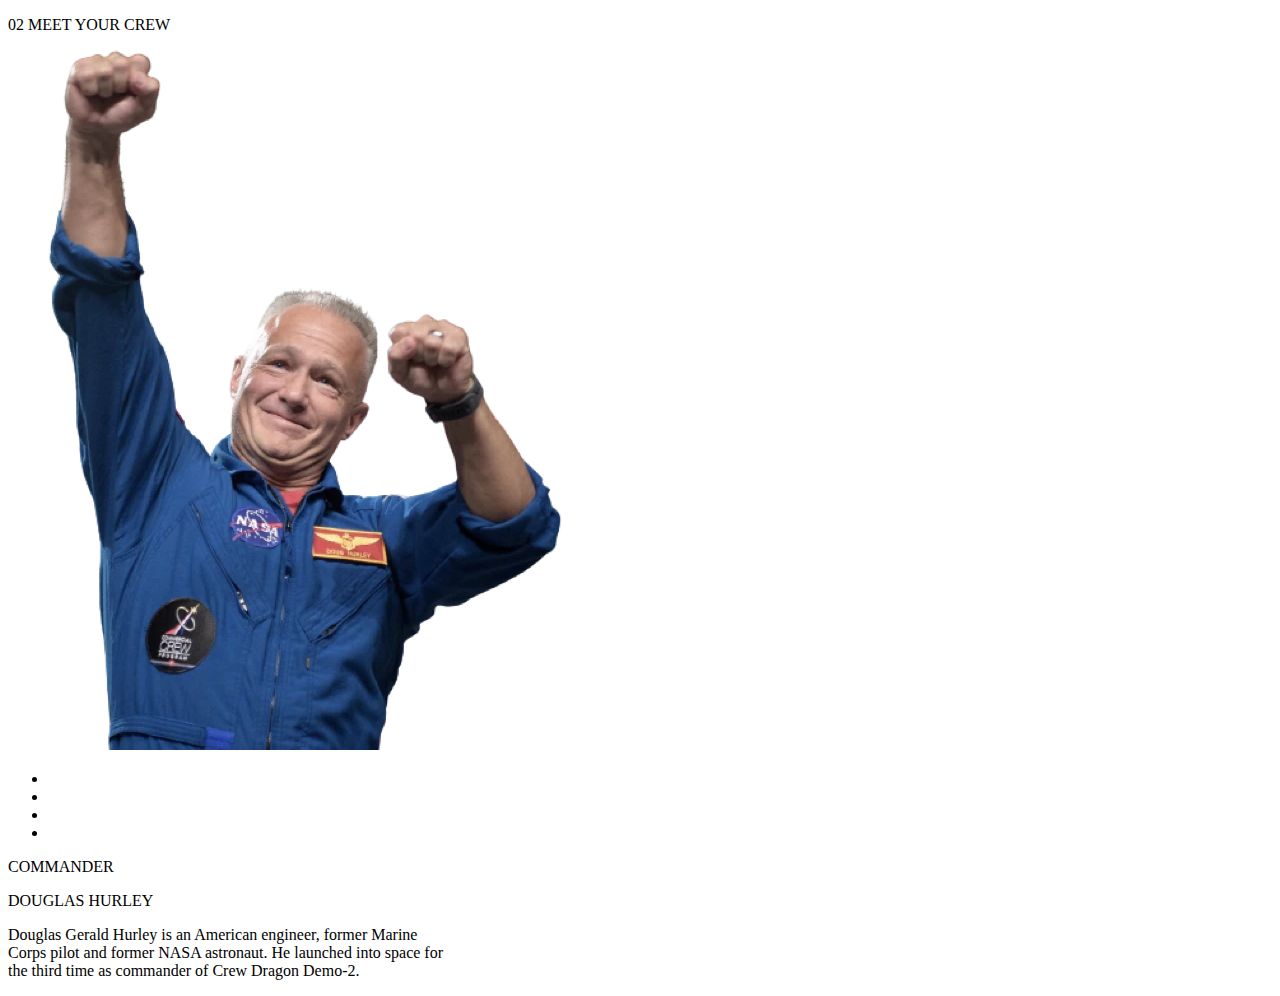
==== main/crew-commander.html @ 1017b348 "Initial commit" ====
<!DOCTYPE html>
<html lang="en">
<head>
  <meta charset="UTF-8">
  <meta name="viewport" content="width=device-width, initial-scale=1.0">

  <link rel="icon" type="image/png" sizes="32x32" href="./assets/favicon-32x32.png">
  <link rel="stylesheetss" href="/assets/style.css">
  <script src="https://code.jquery.com/jquery-3.7.0.js" integrity="sha256-JlqSTELeR4TLqP0OG9dxM7yDPqX1ox/HfgiSLBj8+kM=" crossorigin="anonymous"></script>
  <title>Frontend Mentor | Space tourism website</title>
</head>
<body class="bg_crew">
  <div id="nav_placeholder"></div>  

  <section class="crew">
    <p class="heading5 page_heading"><span class="bold page">02 </span>MEET YOUR CREW</p>

    <figure class="crew_cont">
      <img class="crew_photo" src="/assets/crew/image-douglas-hurley.webp" alt="Douglas">
    </figure>
  
    <ul class="crew_nav">
      <li><a class="subheading3 crew_link active_crew" href="/main/crew-commander.html"></a></li>
      <li><a class="subheading3 crew_link" href="/main/crew-specialist.html"></a></li>
      <li><a class="subheading3 crew_link" href="/main/crew-pilot.html"></a></li>
      <li><a class="subheading3 crew_link" href="/main/crew-engineer.html"></a></li>
    </ul>

    <div class="crew_info">
      <p class="heading4 crew_title">COMMANDER</p>
      <p class="heading3">DOUGLAS HURLEY</p>

      <p class="body_text">
        Douglas Gerald Hurley is an American engineer, former Marine <br class="crew_br">
        Corps pilot and former NASA astronaut. He launched into space for <br class="crew_br"> 
        the third time as commander of Crew Dragon Demo-2.
      </p>
    </div>
  </section>
    
  <script src="/assets/script.js"></script>
</body>
</html>
---- assets/style.css ----
:root{
    --text_color1: rgb(255, 255, 255);
    --text_color2: rgb(208, 214, 249);
    --text_color3: rgb(11, 13, 23);
}

html{
    box-sizing: border-box;
    font-size: 100%;
}

*, *::before, *::after{
    box-sizing: inherit;
}

html, body{
    margin: 0;
    padding: 0;
    width: 100%;
}

body{
    height: 100vh;
    padding: 1.5rem;
}

/* backrgounds */
body{
    padding: 1.5em;
}

.bg_home{
    background: #0B0D17 url("/assets/home/background-home-mobile.jpg") center center no-repeat fixed;
    background-size: cover;
}
.bg_dest{
    background: #0B0D17 url("/assets/destination/background-destination-mobile.jpg") center center no-repeat fixed;
    background-size: cover;
}
.bg_crew{
    background: #0B0D17  url("/assets/crew/background-crew-mobile.jpg") center center no-repeat fixed;
    background-size: cover;
}
.bg_tech{
    background: #0B0D17 url("/assets/technology/background-technology-mobile.jpg") center center no-repeat fixed;
    background-size: cover;
}
/* ---------------------------- */

/* typography */
.bold{
    font-weight: bold;
}

p{
    margin: 0;
}

.nav_text{
    font-family: 'Barlow Condensed', sans-serif;
    font-size: 1rem;
    letter-spacing: 2.7px;
    color: var(--text_color1);
}

.body_text{
    color: var(--text_color2);
    font-family: 'Barlow', sans-serif;
    font-size: 0.9375rem;
    line-height: 1.5625rem;
    text-align: center;
}

.heading1{
    font-size: 5rem;
    line-height: 6.25rem;
    font-family: 'Bellefair', serif;
    color: var(--text_color1);
}

.heading2{
    font-family: 'Bellefair', serif;
    color: var(--text_color1);
    font-size: 3.5rem;
}

.heading3{
    font-family: 'Bellefair', serif;
    color: var(--text_color1);
    font-size: 1.5rem;
}

.heading4{
    font-family: 'Bellefair', serif;
    color: var(--text_color1);
    font-size: 1rem;
} 

.heading5{
    color: var(--text_color2);
    font-family: 'Barlow Condensed', sans-serif;
    font-size: 1rem;
    letter-spacing: 2.7px;
}

.subheading1{
    color: var(--text_color1);
    font-family: 'Bellefair', serif;
    font-size: 1.75rem;
}

.subheading2, .subheading3{
    color: var(--text_color2);
    font-family: 'Barlow Condensed', sans-serif;
    font-size: 0.875rem;
    letter-spacing: 2.35px;
}

.main_button{
    color: var(--text_color3);
    font-family: 'Bellefair', serif;
    letter-spacing: 1.25px;
    font-size: 1.25rem;
}
/* ----------------- */

/*navigation*/
#nav_bar{
    display: flex;
    flex-direction: column;
    position: fixed;
    width: calc(100% - 3rem);
}

.nav_top{
    display: flex;
    justify-content: space-between;
    align-items: center;
    position: relative;
    z-index: 5;
}

.logo{
    transform: scale(.8333);
}

.nav_icon{
    height: 21px;
}

.nav_icon:hover, .main_button:hover{
    cursor: pointer;
}

.hidden{
    display: none;
}

.nav_list{
    list-style: none;
    width: 67.7%;
    height: 100vh;
    align-self: flex-end;
    margin: 0;
    padding-left: 2rem;
    padding-top: 118px;
    position: fixed;
    right: 0;
    top: 0;
    z-index: 4;
    backdrop-filter: blur(81.55px);
}

.nav_link{
    margin-bottom: 2rem;
    position: relative;
}

.nav_link a{
    text-decoration: none;
}

.active_nav::after{
    content: "";
    display: block;
    position: absolute;
    height: 31px;
    width: 4px;
    background-color: rgb(255, 255, 255);
    right: 0;
    top: -10px;
}

/*Home*/
.hero{
    display: flex;
    flex-direction: column;
    align-items: center;
    gap: 1rem;
    margin: 6em 0 5em;
}

.main_button{
    height: 150px;
    width: 150px;
    border-radius: 50%;
    display: block;
    border: none;
    margin: 0 auto;    
}

.main_button::after{
    content: "";
    position: absolute;
    z-index: -1;
    display: none;
    height: 240px;
    width: 240px;
    border-radius: 50%;
    background-color: rgba(255, 255, 255, .1036);
    top: 424px;
    left: 68px;

}

.main_button:hover::after{
    cursor: pointer;
    display: block;
}
/* ----------------------- */

/* page base */
.destination, .crew, .technology{    
    width: 100%;
    min-height: 100vh - 1.5rem;
    padding-top: 4em;
    margin: 0;
    display: flex;
    flex-direction: column;
    align-items: center;
}

.page_heading{
    color: var(--text_color1);
    margin-bottom: 2em;
}

.page{
    opacity: 25%;
    word-spacing: 10.5px;
}

/* destination */
.planet_cont{
    margin: 0 auto;
}

.planet_photo{
    display: block;
    width: 170px;
    margin: 0 auto;
}

.planet_nav{
    list-style: none;
    display: flex;
    padding: 0;
    justify-content: center;
    margin: 1.625em auto 1.25em;
    height: 1.75em;
    gap: 1.625rem;
}

.planet_nav a{
    text-decoration: none;
}

.planet_nav a::after{
    content: "";
    display: block;
    width: 100%;
    height: 3px;
    margin-top: 0.75em;
    background-color: var(--text_color1);
    opacity: 0;
}

.planet_nav a:hover::after{
    opacity:50%;
}

.active_planet{
    color: var(--text_color1);
}

.active_planet::after{
    opacity: 1 !important;
}

.description, .travel{
    text-align: center;
}

.description::after{
    content: "";
    display: block;
    margin: 2em auto;
    width: 100%;
    background-color: rgba(56, 59, 75);
    height: 1px;
}

.travel{
    display: flex;
    flex-direction: column;
    justify-content: center;
    gap: 2rem;
    margin-bottom: 2em;
}

.travel .subheading2{
    margin-bottom: 0.75rem;
}
/*---------------------*/

/* crew */
.crew_cont{
    width: 100%;
    margin: 0;
}

.crew_cont::after{
    content: "";
    display: block;
    background-color: #383B4B;
    height: 1px;
    width: 100%;

}

.crew_nav{
    list-style: none;
    display: flex;
    justify-content: center;
    align-items: center;
    padding: 0;
    gap: 1rem;
    margin: 2rem auto;
}

.crew_link{
    display: block;
    width: 10px;
    height: 10px;
    border-radius: 50%;
    background-color: rgba(255, 255, 255, .1744);
}

.crew_link:hover{
    background-color: rgba(255, 255, 255, .5);
    cursor: pointer;
}

.active_crew{
    background-color: rgba(255, 255, 255);
}

.crew_photo{
    height: 222px;
    display: block;
    margin: 0 auto;
}

.crew_title{
    color: rgba(255, 255, 255, .4951);
}

.crew_info{
    text-align: center;
}
.crew_br{
    display: none;
}
.crew_info .heading3{
    margin: .5rem auto 1rem;
}

/* techonology */
.portrait{
    display: none;
}

.tech_cont{
    margin: 0 -1.5rem;
}

.tech_photo{
    width: 100%;
}

.tech_nav{
    list-style: none;
    display: flex;
    gap: 1rem;
    justify-content: center;
    padding: 0;
    margin: 2.125em auto 1.5em;

}

.tech_link{
    display: flex;
    align-items: center;
    justify-content: center;
    text-decoration: none;
    margin: 0;
    width: 2.5em;
    height: 2.5em;
    border-radius: 50%;
    border: 1px solid rgba(255, 255, 255, .25);
}

.tech_link:hover{
    border: 1px solid rgba(255, 255, 255);
}

.active_tech{
    border-color: rgb(255, 255, 255);
    background-color: rgb(255,255,255);
    color: var(--text_color3)
}

.tech_info{
    text-align: center;
    margin-bottom: 3.5625rem;
}

.tech_info .heading3{
    margin: 0.375em auto 0.667em;
}


/* tablet */
/* navigation */
@media (min-width: 40em){
    /* backrgounds */
    .bg_home{
        background:#0B0D17 url("/assets/home/background-home-tablet.jpg")  center center no-repeat fixed;
        background-size: cover;
    }
    .bg_dest{
        background:#0B0D17 url("/assets/destination/background-destination-tablet.jpg") center center no-repeat fixed;
        background-size: cover;
    }
    .bg_crew{
        background: #0B0D17 url("/assets/crew/background-crew-tablet.jpg")  center center no-repeat fixed;
        background-size: cover;
    }
    .bg_tech{
        background: #0B0D17 url("/assets/technology/background-technology-tablet.jpg") center center no-repeat fixed;
        background-size: cover;
    }
    /* ---------------------------- */

    /*typography */
    .nav_count{
         display: none;
    }

    .nav_text{
        font-size: 0.875rem;
        letter-spacing: 2.36px;
    }
    
    .body_text{
        font-size: 1rem;
        line-height: 1.75rem;
    }
    
    .heading1{
        font-size: 9.375rem;
        line-height: 9.375rem;
    }
    
    .heading2{
        font-size: 5rem;
    }
    
    .heading3{
        font-size: 2.5rem;
    }
    
    .heading4{
        font-size: 1.5rem;
    } 
    
    .heading5{
        font-size: 1.25rem;
        letter-spacing: 3.38px;
    }

    .subheading3{
        font-size: 1rem;
        letter-spacing: 2.7px;
    }
    
    .main_button{
        font-size: 2rem;
        letter-spacing: 2px;
    }
    /* ---------------- */

    /* navigation */
    .nav_icon{
        display: none;
    }

    #nav_bar{
        flex-direction: row;
        justify-content: space-between;
    }
    
    .nav_top{
        position: static;
        padding-left: 0.9375rem;
    }

    .logo{
        transform: scale(1);
    }

    .nav_list{
        display: flex;
        justify-content: space-between;
        align-items: center;
        padding: 0 3em 0  3em;
        width: 58.6%;
        height: 6em;
        background-color: rgba(255, 255, 255, .04);
        text-align: center;
    }
    
    .nav_link{
        height: 100%;
        margin: 0;
        display: flex;
        align-items: center;
    }

    .active_nav::after{
        height: 3px;
        width: 100%;
        bottom: 0;
        top: auto;
    }
    /* home */
    .hero{
        margin: 12.625em auto 9.75em;
    }

    .main_button{
        position: relative;
       height: 242px;
       width: 242px;
    }

    .main_button::after{
        width: 390px;
        height: 390px;
        top: -74px;
        left: -74px;
    }

    /* page base */
    .destination, .crew ,.technology{
        padding: 7em .91em 0;
    }

    /* destination */
    .page_heading{
        align-self: flex-start;
        margin-bottom: 3em;
    } 
    
    .planet_nav{
        margin: 3.3125em auto 2.6875em;
    }
    .planet_photo{
        width: 300px;
    }
    
    .description{
        padding: 0 3.75em 0;
    }

    .travel{
        flex-direction: row;
        gap: 6.18em;
        margin-bottom: 2.375em;
    }

    /* crew */
    .bg_crew{
        padding-bottom: 0;
    }

    .crew_cont::after{
        display: none;
    }

    .crew_cont{
        order: 4;
    }
    
    .crew_nav{
        order: 3;
    }

    .crew_info{
        height: 11.375rem;
    }

    .crew_br{
        display: inline;
    }

    .crew_nav{
        margin: 2.5rem auto;
    }

    .crew_cont{
        display: flex;
        align-items: flex-end;
    }

    .crew_photo{
        min-height: 532px;
        height: 52vh;
    }

    @media (min-height: 1025px){
        .crew_cont{
            position: absolute;
            bottom: 0;
        }
    }

    /* techonology */
    .tech_cont{
        margin: 0 -2.41em;
    }

    .tech_nav{
        margin: 3.5rem auto 2.75rem;
    }

    .tech_info{
        width: 28.625rem;
        margin-bottom: 4.5625rem;
    }

    .tech_info .heading3{
        margin: 1rem auto;
    }
}

/* desktop */
@media (min-width: 75em){
     /* backrgounds */
     .bg_home{
        background: #0B0D17  url("/assets/home/background-home-desktop.jpg")center center no-repeat fixed;
        background-size:cover;
    }
    .bg_dest{
        background: #0B0D17 url("/assets/destination/background-destination-desktop.jpg") center center no-repeat fixed;
        background-size:cover;
    }
    .bg_crew{
        background: #0B0D17 url("/assets/crew/background-crew-desktop.jpg") center center no-repeat fixed;
        background-size: cover;
    }
    .bg_tech{
        background: #0B0D17 url("/assets/technology/background-technology-desktop.jpg") center center no-repeat fixed;
        background-size: cover;
    }
    /* ---------------------------- */

    /*typography */
    .nav_count{
        display: inline;
    }

    .nav_text{
        font-size: 1rem;
        letter-spacing: 2.7px;
    }
    
    .body_text{
        font-size: 1.125rem;
        line-height: 2rem;
    }

    .heading2{
        font-size: 6.25rem;
    }
    
    .heading3{
        font-size: 3.5rem;
    }
    
    .heading4{
        font-size: 2rem;
    } 
    
    .heading5{
        font-size: 1.75rem;
        letter-spacing: 4.75px;
    }

    /* navigation */
    #nav_bar{
        margin-top: 2.5em;
    }

    .nav_top{
        padding-left: 1.9375em;
    }

    .nav_top::after{
        content: "";
        height: 1px;
        width: calc(100% - 57.4375em);
        background-color: rgba(255, 255, 255, .2515);
        position: absolute;
        left: 8.9375em;
        z-index: 2;
    }

    .nav_list{
        width: 53.125em;
        top: 2.5em;
        justify-content: space-between;
        padding-left: 7.6875em;
        padding-right: 10.3125em;
    }

    /* home */
    #home{
        width: 100%;
        height: calc(100vh - 3em);
        min-height: 720px;
        display: flex;
        padding: 0 9.79% 6.6875em 9.79%;
        justify-content: space-between;
        align-items: flex-end;
    }

    .hero{
        margin: 0;
        width: 28.125em;
    }
    .main_button{
        width: 274px;
        height: 274px;
        margin: 0;
    }

    .main_button::after{
        width: 450px;
        height: 450px;
        top: -88px;
        left: -88px;
    }

    /* destinaition */
    .destination{
        flex-direction: row;
        padding: 11.75em 0 5.5em;
        justify-content: center;
        align-items: flex-end;
        gap: 9.8125em;
    }

    .dest_left{
        width: 510px;
        min-height: 576px;
        height: 100%;
        display: flex;
        flex-direction: column;
        justify-content: space-between;
    }

    .planet_cont{
        align-self: flex-end;
        margin: 0;
    }

    .planet_photo{
        width: 445px;
        margin: 0;
    }

    .dest_right{
        width: 445px;
    }

    .planet_nav{
        justify-content: flex-start;
    }

    .description{
        padding: 0;
    }

    .description::after{
        margin: 3.375em auto 1.75em;
    }

    .description .body_text, .description, .travel {
        text-align: left;
    }

    .travel{
        justify-content: flex-start;
        margin: 0;
    }

    /* grid base */
    .crew , .technology{
        padding-left: 141px;
        display: grid;
        grid-template-columns: repeat(12, 65px);
        grid-template-rows: repeat(4, auto);
        gap: 120px 30px; 
    }
    /* crew */
    .crew_br{
        display: none;
    }

   .page_heading{
    margin: 4.75rem 0 2.125rem;
    grid-area: 1 / 1 / 2 / 6;
    align-self: end;
   }

   .crew_info, .body_text, .tech_info{
    text-align: left;
   }
   .crew_info{
    height: auto;
    grid-area: 2 / 1 / 2 / 8;
    justify-self: start;
   }
   
   .crew_info .body_text, .tech_info .body_text{
    width: 444px;
   }


   .crew_nav{
    grid-area: 3 / 1 / 4 /7;
    margin: 0;
    justify-self: start;
   }

   .crew_cont{
    grid-area: 1 / 7 / 5 / 13;
    justify-self: end;
    align-self: end;
   }

   .crew_photo{
    margin-right: 0;
        width: auto;
        height: auto;
    }

    /* techonology */
    .portrait{
        display: block;
    }
    .landscape{
        display: none;
    }
    .technology .page_heading{
        margin-bottom: 17px;
    }

    .tech_nav{
        grid-area: 2 / 1 / 5 / 3;
        margin: 0;
        align-self: start;
        flex-flow: column;
        gap: 2rem;
    }

    .tech_info{
        width: auto;
        grid-area: 2 / 3 / 5 / 8;
        margin-left: -30px;
        justify-self: start;
    }

    .tech_info .heading3{
        margin: 11px 0 17px;
    }

    .tech_info .body_text{
        margin: 0;
    }

    .tech_cont{
        position: absolute;
        right: 0;
        top: 272px;
        max-width: 515px;
        width: 35.76%;
    }

    .tech_photo{
        height: auto;
        width: 100%;
    }
}
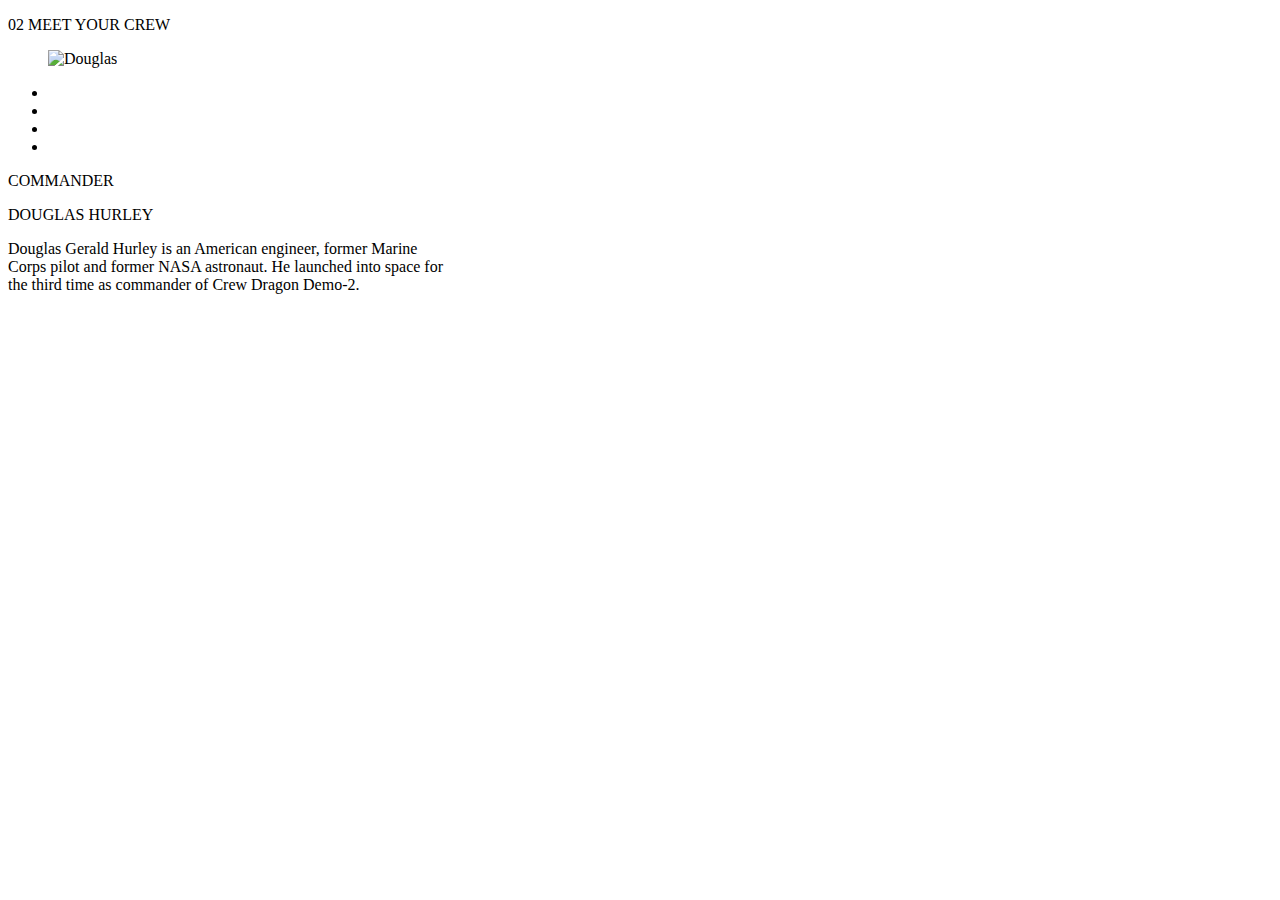
==== commit b215442c: "Updates" ====
--- a/main/crew-commander.html
+++ b/main/crew-commander.html
@@ -5,7 +5,7 @@
   <meta name="viewport" content="width=device-width, initial-scale=1.0">
 
   <link rel="icon" type="image/png" sizes="32x32" href="./assets/favicon-32x32.png">
-  <link rel="stylesheetss" href="/assets/style.css">
+  <link rel="stylesheetss" href="./assets/style.css">
   <script src="https://code.jquery.com/jquery-3.7.0.js" integrity="sha256-JlqSTELeR4TLqP0OG9dxM7yDPqX1ox/HfgiSLBj8+kM=" crossorigin="anonymous"></script>
   <title>Frontend Mentor | Space tourism website</title>
 </head>
@@ -16,14 +16,14 @@
     <p class="heading5 page_heading"><span class="bold page">02 </span>MEET YOUR CREW</p>
 
     <figure class="crew_cont">
-      <img class="crew_photo" src="/assets/crew/image-douglas-hurley.webp" alt="Douglas">
+      <img class="crew_photo" src="./assets/crew/image-douglas-hurley.webp" alt="Douglas">
     </figure>
   
     <ul class="crew_nav">
-      <li><a class="subheading3 crew_link active_crew" href="/main/crew-commander.html"></a></li>
-      <li><a class="subheading3 crew_link" href="/main/crew-specialist.html"></a></li>
-      <li><a class="subheading3 crew_link" href="/main/crew-pilot.html"></a></li>
-      <li><a class="subheading3 crew_link" href="/main/crew-engineer.html"></a></li>
+      <li><a class="subheading3 crew_link active_crew" href="./main/crew-commander.html"></a></li>
+      <li><a class="subheading3 crew_link" href="./main/crew-specialist.html"></a></li>
+      <li><a class="subheading3 crew_link" href="./main/crew-pilot.html"></a></li>
+      <li><a class="subheading3 crew_link" href="./main/crew-engineer.html"></a></li>
     </ul>
 
     <div class="crew_info">
@@ -38,6 +38,6 @@
     </div>
   </section>
     
-  <script src="/assets/script.js"></script>
+  <script src="./assets/script.js"></script>
 </body>
 </html>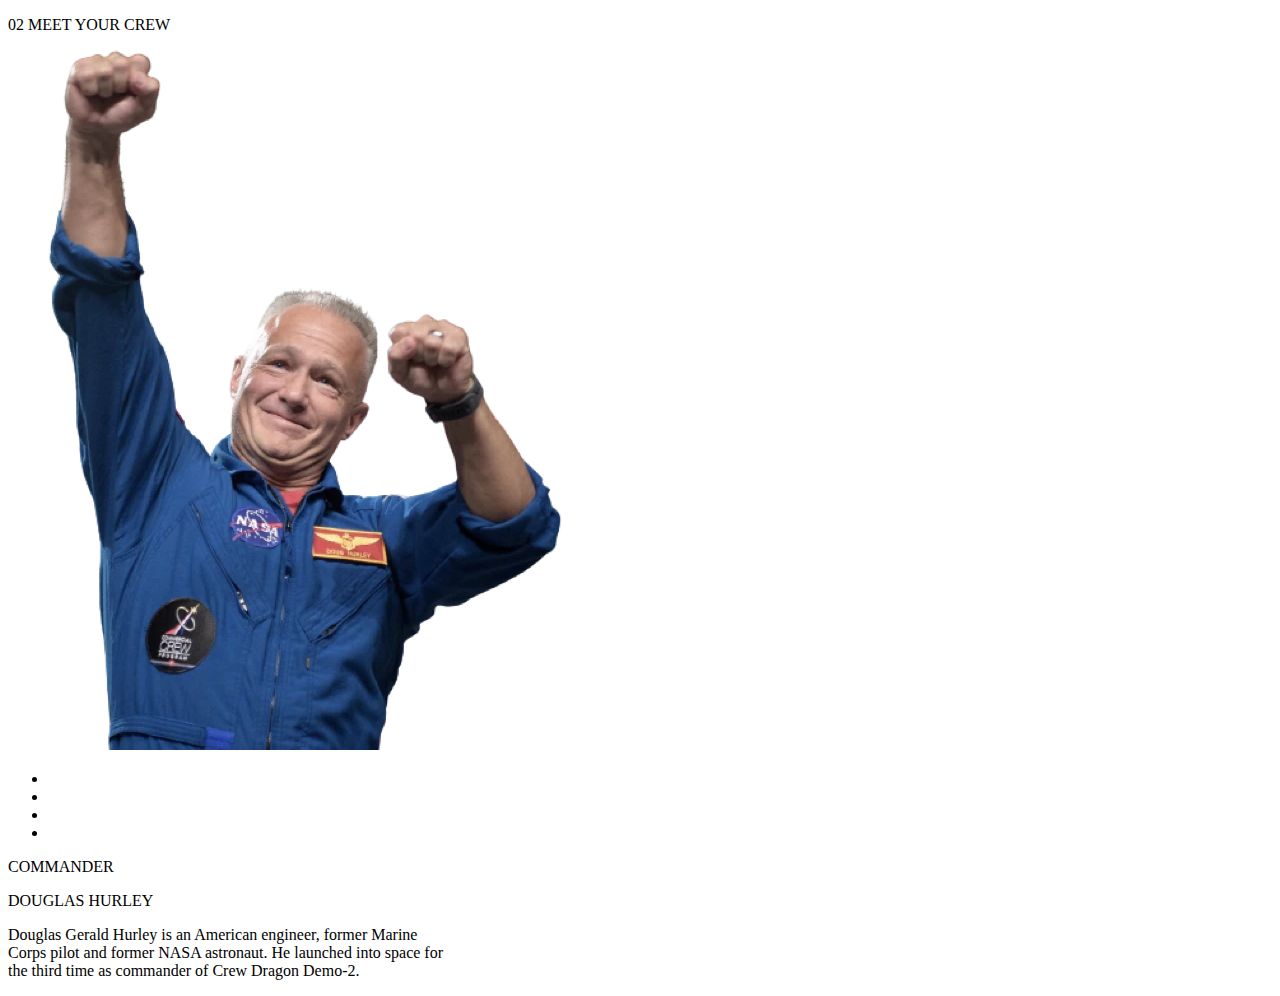
==== commit 7fc7e96f: "updates" ====
--- a/main/crew-commander.html
+++ b/main/crew-commander.html
@@ -4,8 +4,8 @@
   <meta charset="UTF-8">
   <meta name="viewport" content="width=device-width, initial-scale=1.0">
 
-  <link rel="icon" type="image/png" sizes="32x32" href="./assets/favicon-32x32.png">
-  <link rel="stylesheetss" href="./assets/style.css">
+  <link rel="icon" type="image/png" sizes="32x32" href="../assets/favicon-32x32.png">
+  <link rel="stylesheetss" href="../assets/style.css">
   <script src="https://code.jquery.com/jquery-3.7.0.js" integrity="sha256-JlqSTELeR4TLqP0OG9dxM7yDPqX1ox/HfgiSLBj8+kM=" crossorigin="anonymous"></script>
   <title>Frontend Mentor | Space tourism website</title>
 </head>
@@ -16,14 +16,14 @@
     <p class="heading5 page_heading"><span class="bold page">02 </span>MEET YOUR CREW</p>
 
     <figure class="crew_cont">
-      <img class="crew_photo" src="./assets/crew/image-douglas-hurley.webp" alt="Douglas">
+      <img class="crew_photo" src="../assets/crew/image-douglas-hurley.webp" alt="Douglas">
     </figure>
   
     <ul class="crew_nav">
-      <li><a class="subheading3 crew_link active_crew" href="./main/crew-commander.html"></a></li>
-      <li><a class="subheading3 crew_link" href="./main/crew-specialist.html"></a></li>
-      <li><a class="subheading3 crew_link" href="./main/crew-pilot.html"></a></li>
-      <li><a class="subheading3 crew_link" href="./main/crew-engineer.html"></a></li>
+      <li><a class="subheading3 crew_link active_crew" href="./crew-commander.html"></a></li>
+      <li><a class="subheading3 crew_link" href="./crew-specialist.html"></a></li>
+      <li><a class="subheading3 crew_link" href="./crew-pilot.html"></a></li>
+      <li><a class="subheading3 crew_link" href="./crew-engineer.html"></a></li>
     </ul>
 
     <div class="crew_info">
@@ -38,6 +38,6 @@
     </div>
   </section>
     
-  <script src="./assets/script.js"></script>
+  <script src="../assets/script.js"></script>
 </body>
 </html>--- a/assets/style.css
+++ b/assets/style.css
@@ -0,0 +1,925 @@
+:root{
+    --text_color1: rgb(255, 255, 255);
+    --text_color2: rgb(208, 214, 249);
+    --text_color3: rgb(11, 13, 23);
+}
+
+html{
+    box-sizing: border-box;
+    font-size: 100%;
+}
+
+*, *::before, *::after{
+    box-sizing: inherit;
+}
+
+html, body{
+    margin: 0;
+    padding: 0;
+    width: 100%;
+}
+
+body{
+    height: 100vh;
+    padding: 1.5rem;
+}
+
+/* backrgounds */
+body{
+    padding: 1.5em;
+}
+
+.bg_home{
+    background: #0B0D17 url("/assets/home/background-home-mobile.jpg") center center no-repeat fixed;
+    background-size: cover;
+}
+.bg_dest{
+    background: #0B0D17 url("/assets/destination/background-destination-mobile.jpg") center center no-repeat fixed;
+    background-size: cover;
+}
+.bg_crew{
+    background: #0B0D17  url("/assets/crew/background-crew-mobile.jpg") center center no-repeat fixed;
+    background-size: cover;
+}
+.bg_tech{
+    background: #0B0D17 url("/assets/technology/background-technology-mobile.jpg") center center no-repeat fixed;
+    background-size: cover;
+}
+/* ---------------------------- */
+
+/* typography */
+.bold{
+    font-weight: bold;
+}
+
+p{
+    margin: 0;
+}
+
+.nav_text{
+    font-family: 'Barlow Condensed', sans-serif;
+    font-size: 1rem;
+    letter-spacing: 2.7px;
+    color: var(--text_color1);
+}
+
+.body_text{
+    color: var(--text_color2);
+    font-family: 'Barlow', sans-serif;
+    font-size: 0.9375rem;
+    line-height: 1.5625rem;
+    text-align: center;
+}
+
+.heading1{
+    font-size: 5rem;
+    line-height: 6.25rem;
+    font-family: 'Bellefair', serif;
+    color: var(--text_color1);
+}
+
+.heading2{
+    font-family: 'Bellefair', serif;
+    color: var(--text_color1);
+    font-size: 3.5rem;
+}
+
+.heading3{
+    font-family: 'Bellefair', serif;
+    color: var(--text_color1);
+    font-size: 1.5rem;
+}
+
+.heading4{
+    font-family: 'Bellefair', serif;
+    color: var(--text_color1);
+    font-size: 1rem;
+} 
+
+.heading5{
+    color: var(--text_color2);
+    font-family: 'Barlow Condensed', sans-serif;
+    font-size: 1rem;
+    letter-spacing: 2.7px;
+}
+
+.subheading1{
+    color: var(--text_color1);
+    font-family: 'Bellefair', serif;
+    font-size: 1.75rem;
+}
+
+.subheading2, .subheading3{
+    color: var(--text_color2);
+    font-family: 'Barlow Condensed', sans-serif;
+    font-size: 0.875rem;
+    letter-spacing: 2.35px;
+}
+
+.main_button{
+    color: var(--text_color3);
+    font-family: 'Bellefair', serif;
+    letter-spacing: 1.25px;
+    font-size: 1.25rem;
+}
+/* ----------------- */
+
+/*navigation*/
+#nav_bar{
+    display: flex;
+    flex-direction: column;
+    position: fixed;
+    width: calc(100% - 3rem);
+}
+
+.nav_top{
+    display: flex;
+    justify-content: space-between;
+    align-items: center;
+    position: relative;
+    z-index: 5;
+}
+
+.logo{
+    transform: scale(.8333);
+}
+
+.nav_icon{
+    height: 21px;
+}
+
+.nav_icon:hover, .main_button:hover{
+    cursor: pointer;
+}
+
+.hidden{
+    display: none;
+}
+
+.nav_list{
+    list-style: none;
+    width: 67.7%;
+    height: 100vh;
+    align-self: flex-end;
+    margin: 0;
+    padding-left: 2rem;
+    padding-top: 118px;
+    position: fixed;
+    right: 0;
+    top: 0;
+    z-index: 4;
+    backdrop-filter: blur(81.55px);
+}
+
+.nav_link{
+    margin-bottom: 2rem;
+    position: relative;
+}
+
+.nav_link a{
+    text-decoration: none;
+}
+
+.active_nav::after{
+    content: "";
+    display: block;
+    position: absolute;
+    height: 31px;
+    width: 4px;
+    background-color: rgb(255, 255, 255);
+    right: 0;
+    top: -10px;
+}
+
+/*Home*/
+.hero{
+    display: flex;
+    flex-direction: column;
+    align-items: center;
+    gap: 1rem;
+    margin: 6em 0 5em;
+}
+
+.main_button{
+    height: 150px;
+    width: 150px;
+    border-radius: 50%;
+    display: block;
+    border: none;
+    margin: 0 auto;    
+}
+
+.main_button::after{
+    content: "";
+    position: absolute;
+    z-index: -1;
+    display: none;
+    height: 240px;
+    width: 240px;
+    border-radius: 50%;
+    background-color: rgba(255, 255, 255, .1036);
+    top: 424px;
+    left: 68px;
+
+}
+
+.main_button:hover::after{
+    cursor: pointer;
+    display: block;
+}
+/* ----------------------- */
+
+/* page base */
+.destination, .crew, .technology{    
+    width: 100%;
+    min-height: 100vh - 1.5rem;
+    padding-top: 4em;
+    margin: 0;
+    display: flex;
+    flex-direction: column;
+    align-items: center;
+}
+
+.page_heading{
+    color: var(--text_color1);
+    margin-bottom: 2em;
+}
+
+.page{
+    opacity: 25%;
+    word-spacing: 10.5px;
+}
+
+/* destination */
+.planet_cont{
+    margin: 0 auto;
+}
+
+.planet_photo{
+    display: block;
+    width: 170px;
+    margin: 0 auto;
+}
+
+.planet_nav{
+    list-style: none;
+    display: flex;
+    padding: 0;
+    justify-content: center;
+    margin: 1.625em auto 1.25em;
+    height: 1.75em;
+    gap: 1.625rem;
+}
+
+.planet_nav a{
+    text-decoration: none;
+}
+
+.planet_nav a::after{
+    content: "";
+    display: block;
+    width: 100%;
+    height: 3px;
+    margin-top: 0.75em;
+    background-color: var(--text_color1);
+    opacity: 0;
+}
+
+.planet_nav a:hover::after{
+    opacity:50%;
+}
+
+.active_planet{
+    color: var(--text_color1);
+}
+
+.active_planet::after{
+    opacity: 1 !important;
+}
+
+.description, .travel{
+    text-align: center;
+}
+
+.description::after{
+    content: "";
+    display: block;
+    margin: 2em auto;
+    width: 100%;
+    background-color: rgba(56, 59, 75);
+    height: 1px;
+}
+
+.travel{
+    display: flex;
+    flex-direction: column;
+    justify-content: center;
+    gap: 2rem;
+    margin-bottom: 2em;
+}
+
+.travel .subheading2{
+    margin-bottom: 0.75rem;
+}
+/*---------------------*/
+
+/* crew */
+.crew_cont{
+    width: 100%;
+    margin: 0;
+}
+
+.crew_cont::after{
+    content: "";
+    display: block;
+    background-color: #383B4B;
+    height: 1px;
+    width: 100%;
+
+}
+
+.crew_nav{
+    list-style: none;
+    display: flex;
+    justify-content: center;
+    align-items: center;
+    padding: 0;
+    gap: 1rem;
+    margin: 2rem auto;
+}
+
+.crew_link{
+    display: block;
+    width: 10px;
+    height: 10px;
+    border-radius: 50%;
+    background-color: rgba(255, 255, 255, .1744);
+}
+
+.crew_link:hover{
+    background-color: rgba(255, 255, 255, .5);
+    cursor: pointer;
+}
+
+.active_crew{
+    background-color: rgba(255, 255, 255);
+}
+
+.crew_photo{
+    height: 222px;
+    display: block;
+    margin: 0 auto;
+}
+
+.crew_title{
+    color: rgba(255, 255, 255, .4951);
+}
+
+.crew_info{
+    text-align: center;
+}
+.crew_br{
+    display: none;
+}
+.crew_info .heading3{
+    margin: .5rem auto 1rem;
+}
+
+/* techonology */
+.portrait{
+    display: none;
+}
+
+.tech_cont{
+    margin: 0 -1.5rem;
+}
+
+.tech_photo{
+    width: 100%;
+}
+
+.tech_nav{
+    list-style: none;
+    display: flex;
+    gap: 1rem;
+    justify-content: center;
+    padding: 0;
+    margin: 2.125em auto 1.5em;
+
+}
+
+.tech_link{
+    display: flex;
+    align-items: center;
+    justify-content: center;
+    text-decoration: none;
+    margin: 0;
+    width: 2.5em;
+    height: 2.5em;
+    border-radius: 50%;
+    border: 1px solid rgba(255, 255, 255, .25);
+}
+
+.tech_link:hover{
+    border: 1px solid rgba(255, 255, 255);
+}
+
+.active_tech{
+    border-color: rgb(255, 255, 255);
+    background-color: rgb(255,255,255);
+    color: var(--text_color3)
+}
+
+.tech_info{
+    text-align: center;
+    margin-bottom: 3.5625rem;
+}
+
+.tech_info .heading3{
+    margin: 0.375em auto 0.667em;
+}
+
+
+/* tablet */
+/* navigation */
+@media (min-width: 40em){
+    /* backrgounds */
+    .bg_home{
+        background:#0B0D17 url("/assets/home/background-home-tablet.jpg")  center center no-repeat fixed;
+        background-size: cover;
+    }
+    .bg_dest{
+        background:#0B0D17 url("/assets/destination/background-destination-tablet.jpg") center center no-repeat fixed;
+        background-size: cover;
+    }
+    .bg_crew{
+        background: #0B0D17 url("/assets/crew/background-crew-tablet.jpg")  center center no-repeat fixed;
+        background-size: cover;
+    }
+    .bg_tech{
+        background: #0B0D17 url("/assets/technology/background-technology-tablet.jpg") center center no-repeat fixed;
+        background-size: cover;
+    }
+    /* ---------------------------- */
+
+    /*typography */
+    .nav_count{
+         display: none;
+    }
+
+    .nav_text{
+        font-size: 0.875rem;
+        letter-spacing: 2.36px;
+    }
+    
+    .body_text{
+        font-size: 1rem;
+        line-height: 1.75rem;
+    }
+    
+    .heading1{
+        font-size: 9.375rem;
+        line-height: 9.375rem;
+    }
+    
+    .heading2{
+        font-size: 5rem;
+    }
+    
+    .heading3{
+        font-size: 2.5rem;
+    }
+    
+    .heading4{
+        font-size: 1.5rem;
+    } 
+    
+    .heading5{
+        font-size: 1.25rem;
+        letter-spacing: 3.38px;
+    }
+
+    .subheading3{
+        font-size: 1rem;
+        letter-spacing: 2.7px;
+    }
+    
+    .main_button{
+        font-size: 2rem;
+        letter-spacing: 2px;
+    }
+    /* ---------------- */
+
+    /* navigation */
+    .nav_icon{
+        display: none;
+    }
+
+    #nav_bar{
+        flex-direction: row;
+        justify-content: space-between;
+    }
+    
+    .nav_top{
+        position: static;
+        padding-left: 0.9375rem;
+    }
+
+    .logo{
+        transform: scale(1);
+    }
+
+    .nav_list{
+        display: flex;
+        justify-content: space-between;
+        align-items: center;
+        padding: 0 3em 0  3em;
+        width: 58.6%;
+        height: 6em;
+        background-color: rgba(255, 255, 255, .04);
+        text-align: center;
+    }
+    
+    .nav_link{
+        height: 100%;
+        margin: 0;
+        display: flex;
+        align-items: center;
+    }
+
+    .active_nav::after{
+        height: 3px;
+        width: 100%;
+        bottom: 0;
+        top: auto;
+    }
+    /* home */
+    .hero{
+        margin: 12.625em auto 9.75em;
+    }
+
+    .main_button{
+        position: relative;
+       height: 242px;
+       width: 242px;
+    }
+
+    .main_button::after{
+        width: 390px;
+        height: 390px;
+        top: -74px;
+        left: -74px;
+    }
+
+    /* page base */
+    .destination, .crew ,.technology{
+        padding: 7em .91em 0;
+    }
+
+    /* destination */
+    .page_heading{
+        align-self: flex-start;
+        margin-bottom: 3em;
+    } 
+    
+    .planet_nav{
+        margin: 3.3125em auto 2.6875em;
+    }
+    .planet_photo{
+        width: 300px;
+    }
+    
+    .description{
+        padding: 0 3.75em 0;
+    }
+
+    .travel{
+        flex-direction: row;
+        gap: 6.18em;
+        margin-bottom: 2.375em;
+    }
+
+    /* crew */
+    .bg_crew{
+        padding-bottom: 0;
+    }
+
+    .crew_cont::after{
+        display: none;
+    }
+
+    .crew_cont{
+        order: 4;
+    }
+    
+    .crew_nav{
+        order: 3;
+    }
+
+    .crew_info{
+        height: 11.375rem;
+    }
+
+    .crew_br{
+        display: inline;
+    }
+
+    .crew_nav{
+        margin: 2.5rem auto;
+    }
+
+    .crew_cont{
+        display: flex;
+        align-items: flex-end;
+    }
+
+    .crew_photo{
+        min-height: 532px;
+        height: 52vh;
+    }
+
+    @media (min-height: 1025px){
+        .crew_cont{
+            position: absolute;
+            bottom: 0;
+        }
+    }
+
+    /* techonology */
+    .tech_cont{
+        margin: 0 -2.41em;
+    }
+
+    .tech_nav{
+        margin: 3.5rem auto 2.75rem;
+    }
+
+    .tech_info{
+        width: 28.625rem;
+        margin-bottom: 4.5625rem;
+    }
+
+    .tech_info .heading3{
+        margin: 1rem auto;
+    }
+}
+
+/* desktop */
+@media (min-width: 75em){
+     /* backrgounds */
+     .bg_home{
+        background: #0B0D17  url("/assets/home/background-home-desktop.jpg")center center no-repeat fixed;
+        background-size:cover;
+    }
+    .bg_dest{
+        background: #0B0D17 url("/assets/destination/background-destination-desktop.jpg") center center no-repeat fixed;
+        background-size:cover;
+    }
+    .bg_crew{
+        background: #0B0D17 url("/assets/crew/background-crew-desktop.jpg") center center no-repeat fixed;
+        background-size: cover;
+    }
+    .bg_tech{
+        background: #0B0D17 url("/assets/technology/background-technology-desktop.jpg") center center no-repeat fixed;
+        background-size: cover;
+    }
+    /* ---------------------------- */
+
+    /*typography */
+    .nav_count{
+        display: inline;
+    }
+
+    .nav_text{
+        font-size: 1rem;
+        letter-spacing: 2.7px;
+    }
+    
+    .body_text{
+        font-size: 1.125rem;
+        line-height: 2rem;
+    }
+
+    .heading2{
+        font-size: 6.25rem;
+    }
+    
+    .heading3{
+        font-size: 3.5rem;
+    }
+    
+    .heading4{
+        font-size: 2rem;
+    } 
+    
+    .heading5{
+        font-size: 1.75rem;
+        letter-spacing: 4.75px;
+    }
+
+    /* navigation */
+    #nav_bar{
+        margin-top: 2.5em;
+    }
+
+    .nav_top{
+        padding-left: 1.9375em;
+    }
+
+    .nav_top::after{
+        content: "";
+        height: 1px;
+        width: calc(100% - 57.4375em);
+        background-color: rgba(255, 255, 255, .2515);
+        position: absolute;
+        left: 8.9375em;
+        z-index: 2;
+    }
+
+    .nav_list{
+        width: 53.125em;
+        top: 2.5em;
+        justify-content: space-between;
+        padding-left: 7.6875em;
+        padding-right: 10.3125em;
+    }
+
+    /* home */
+    #home{
+        width: 100%;
+        height: calc(100vh - 3em);
+        min-height: 720px;
+        display: flex;
+        padding: 0 9.79% 6.6875em 9.79%;
+        justify-content: space-between;
+        align-items: flex-end;
+    }
+
+    .hero{
+        margin: 0;
+        width: 28.125em;
+    }
+    .main_button{
+        width: 274px;
+        height: 274px;
+        margin: 0;
+    }
+
+    .main_button::after{
+        width: 450px;
+        height: 450px;
+        top: -88px;
+        left: -88px;
+    }
+
+    /* destinaition */
+    .destination{
+        flex-direction: row;
+        padding: 11.75em 0 5.5em;
+        justify-content: center;
+        align-items: flex-end;
+        gap: 9.8125em;
+    }
+
+    .dest_left{
+        width: 510px;
+        min-height: 576px;
+        height: 100%;
+        display: flex;
+        flex-direction: column;
+        justify-content: space-between;
+    }
+
+    .planet_cont{
+        align-self: flex-end;
+        margin: 0;
+    }
+
+    .planet_photo{
+        width: 445px;
+        margin: 0;
+    }
+
+    .dest_right{
+        width: 445px;
+    }
+
+    .planet_nav{
+        justify-content: flex-start;
+    }
+
+    .description{
+        padding: 0;
+    }
+
+    .description::after{
+        margin: 3.375em auto 1.75em;
+    }
+
+    .description .body_text, .description, .travel {
+        text-align: left;
+    }
+
+    .travel{
+        justify-content: flex-start;
+        margin: 0;
+    }
+
+    /* grid base */
+    .crew , .technology{
+        padding-left: 141px;
+        display: grid;
+        grid-template-columns: repeat(12, 65px);
+        grid-template-rows: repeat(4, auto);
+        gap: 120px 30px; 
+    }
+    /* crew */
+    .crew_br{
+        display: none;
+    }
+
+   .page_heading{
+    margin: 4.75rem 0 2.125rem;
+    grid-area: 1 / 1 / 2 / 6;
+    align-self: end;
+   }
+
+   .crew_info, .body_text, .tech_info{
+    text-align: left;
+   }
+   .crew_info{
+    height: auto;
+    grid-area: 2 / 1 / 2 / 8;
+    justify-self: start;
+   }
+   
+   .crew_info .body_text, .tech_info .body_text{
+    width: 444px;
+   }
+
+
+   .crew_nav{
+    grid-area: 3 / 1 / 4 /7;
+    margin: 0;
+    justify-self: start;
+   }
+
+   .crew_cont{
+    grid-area: 1 / 7 / 5 / 13;
+    justify-self: end;
+    align-self: end;
+   }
+
+   .crew_photo{
+    margin-right: 0;
+        width: auto;
+        height: auto;
+    }
+
+    /* techonology */
+    .portrait{
+        display: block;
+    }
+    .landscape{
+        display: none;
+    }
+    .technology .page_heading{
+        margin-bottom: 17px;
+    }
+
+    .tech_nav{
+        grid-area: 2 / 1 / 5 / 3;
+        margin: 0;
+        align-self: start;
+        flex-flow: column;
+        gap: 2rem;
+    }
+
+    .tech_info{
+        width: auto;
+        grid-area: 2 / 3 / 5 / 8;
+        margin-left: -30px;
+        justify-self: start;
+    }
+
+    .tech_info .heading3{
+        margin: 11px 0 17px;
+    }
+
+    .tech_info .body_text{
+        margin: 0;
+    }
+
+    .tech_cont{
+        position: absolute;
+        right: 0;
+        top: 272px;
+        max-width: 515px;
+        width: 35.76%;
+    }
+
+    .tech_photo{
+        height: auto;
+        width: 100%;
+    }
+}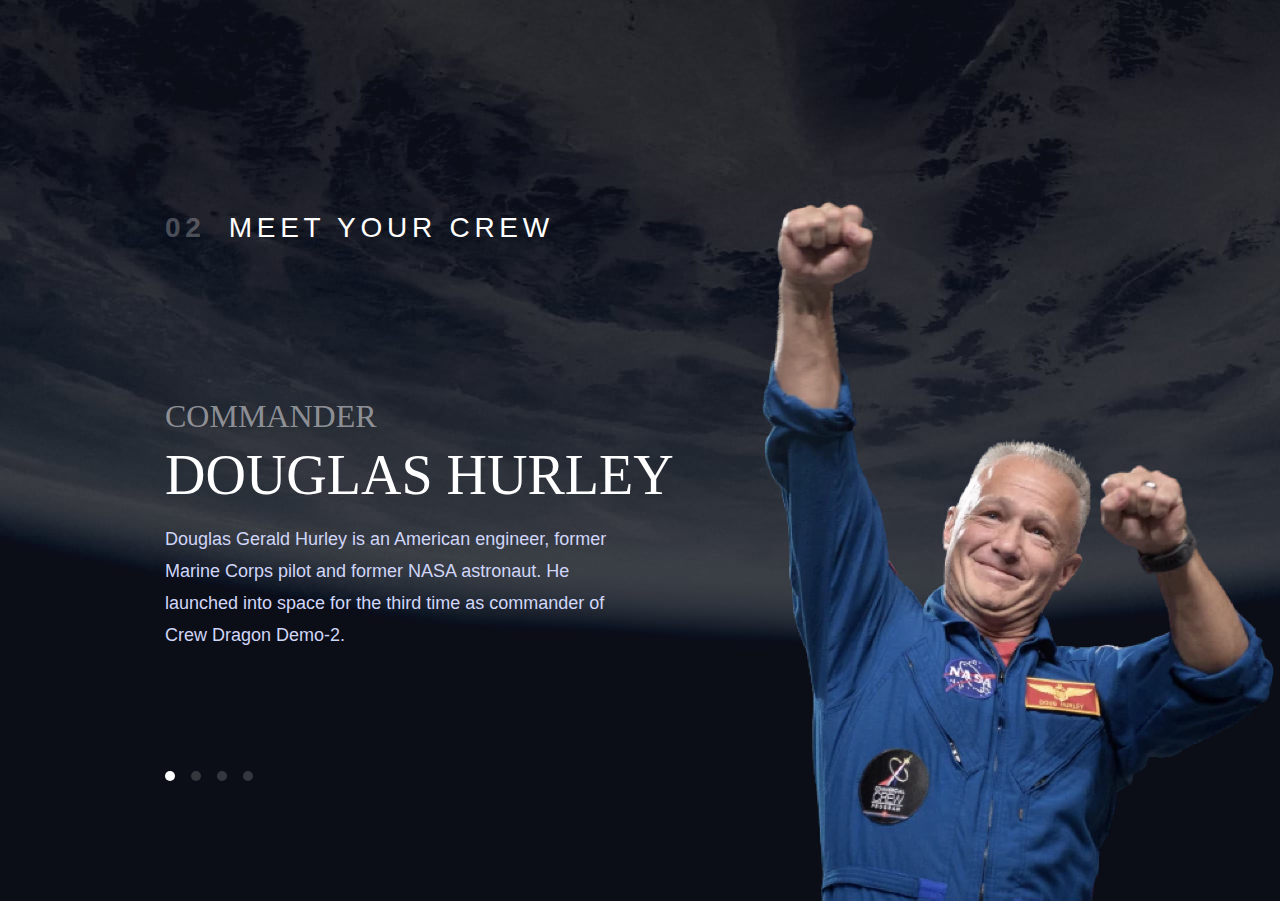
==== commit 085e169e: "update" ====
--- a/main/crew-commander.html
+++ b/main/crew-commander.html
@@ -5,7 +5,7 @@
   <meta name="viewport" content="width=device-width, initial-scale=1.0">
 
   <link rel="icon" type="image/png" sizes="32x32" href="../assets/favicon-32x32.png">
-  <link rel="stylesheetss" href="../assets/style.css">
+  <link rel="stylesheet" href="../assets/style.css">
   <script src="https://code.jquery.com/jquery-3.7.0.js" integrity="sha256-JlqSTELeR4TLqP0OG9dxM7yDPqX1ox/HfgiSLBj8+kM=" crossorigin="anonymous"></script>
   <title>Frontend Mentor | Space tourism website</title>
 </head>
